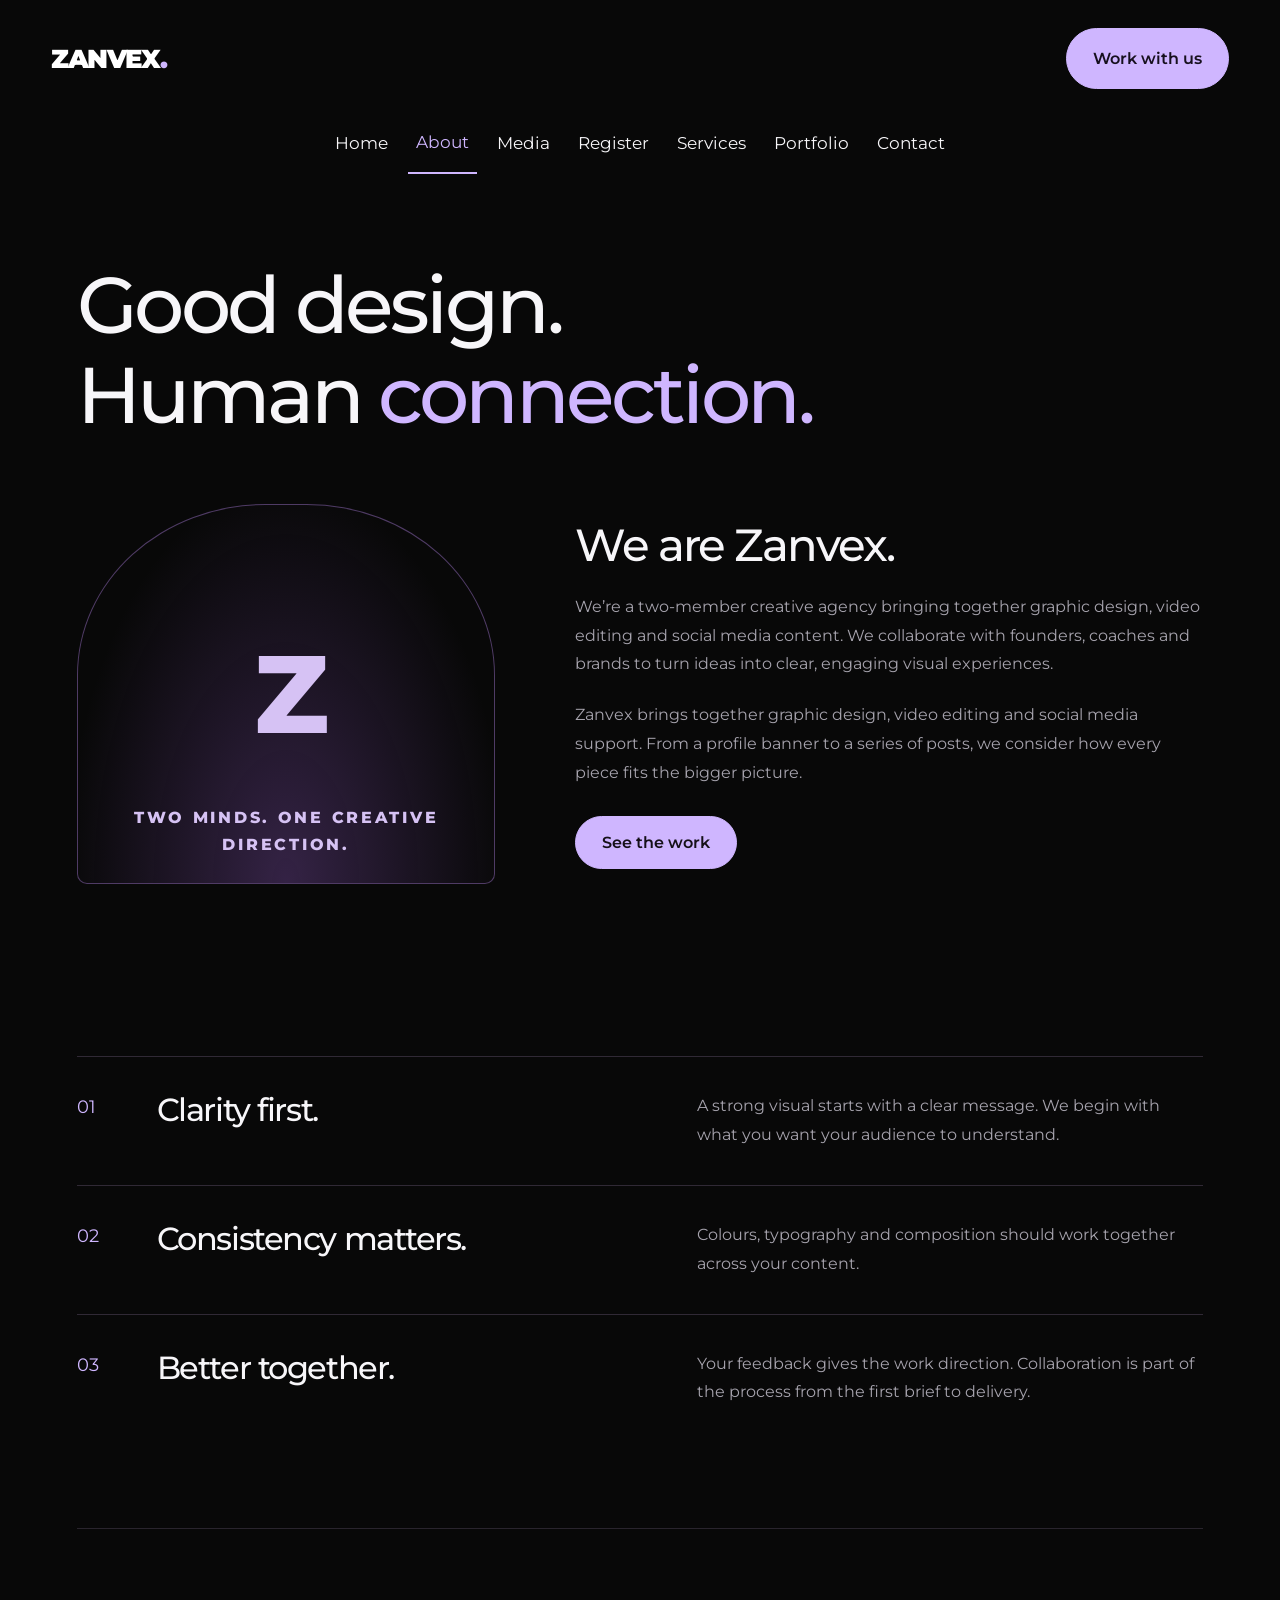
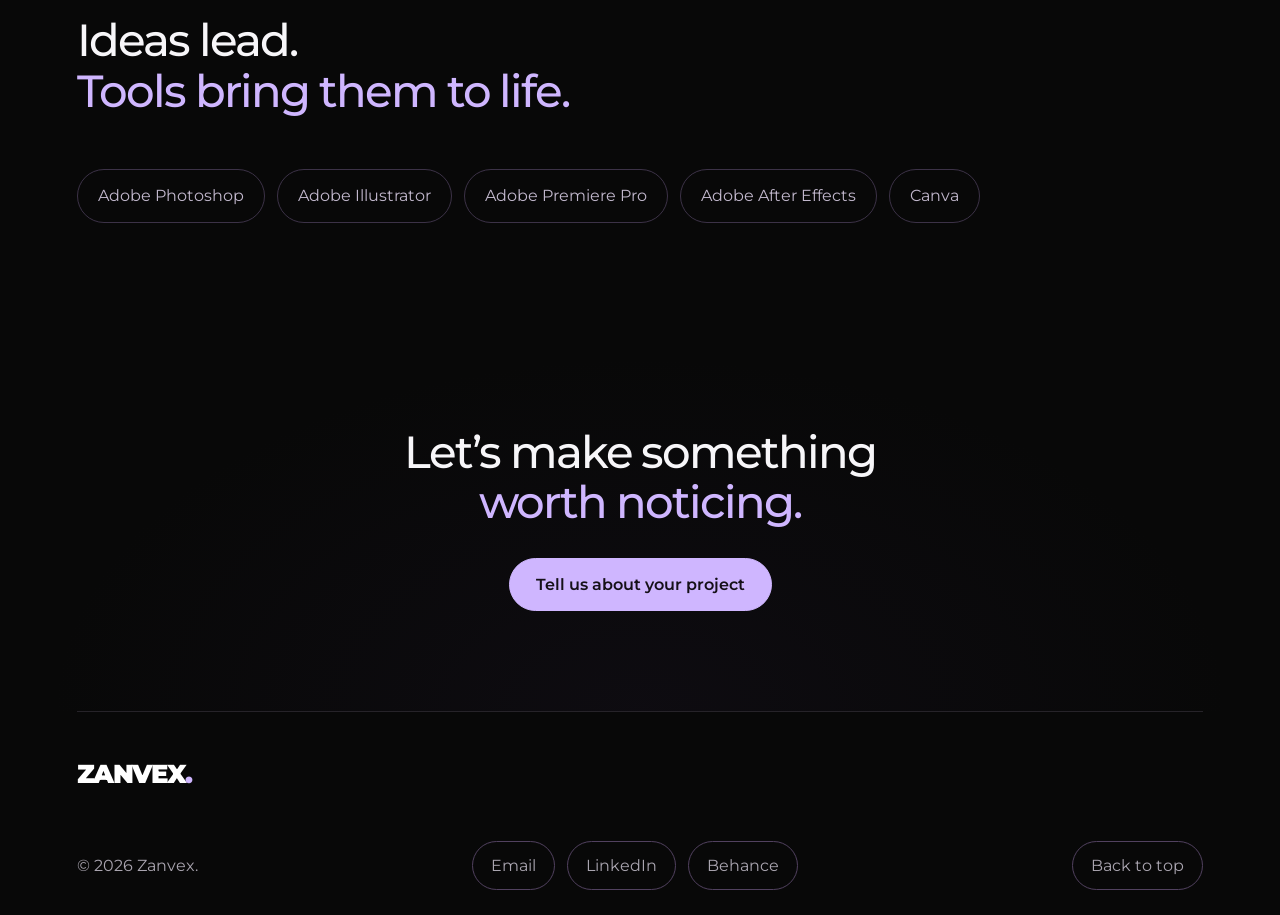
==== about.html @ f35feeb8 "My first commit push For Web tech project" ====
<!DOCTYPE html>
<html lang="en">
    <head>
        <meta charset="UTF-8">
        <meta name="viewport" content="width=device-width, initial-scale=1.0">
        <meta name="description" content="Zanvex creative agency: graphic design, video editing and social media content.">
        <title>About | Zanvex</title>
        <link rel="preconnect" href="https://fonts.googleapis.com">
        <link rel="preconnect" href="https://fonts.gstatic.com" crossorigin>
        <link href="https://fonts.googleapis.com/css2?family=Montserrat:wght@400;500;600;700;800;900&amp;display=swap" rel="stylesheet">
        <link rel="stylesheet" href="shared.css">
        <link rel="stylesheet" href="about.css">
    </head>
    <body id="top">
        <a class="skip" href="#main">Skip to content</a>
        <header class="site-header">
            <a class="logo" href="index.html" aria-label="Zanvex home">ZANVEX<span>.</span>
            </a>
            <nav aria-label="Main navigation">
                <a href="index.html">Home</a>
                <a href="about.html" aria-current="page">About</a>
                <a href="media.html">Media</a>
                <a href="register.html">Register</a>
                <a href="services.html">Services</a>
                <a href="portfolio.html">Portfolio</a>
                <a href="contact.html">Contact</a>
            </nav>
            <a class="header-cta" href="contact.html">Work with us</a>
        </header>
        <main id="main">
            <section class="about-intro section">
                <h1>Good design.<br>Human <em>connection.</em>
                </h1>
                <div class="about-layout">
                    <div class="monogram" aria-hidden="true">Z<span>TWO MINDS. ONE CREATIVE DIRECTION.</span>
                    </div>
                    <div>
                        <h2>We are Zanvex.</h2>
                        <p>We’re a two-member creative agency bringing together graphic design, video editing and social media content. We collaborate with founders, coaches and brands to turn ideas into clear, engaging visual experiences.</p>
                        <p>Zanvex brings together graphic design, video editing and social media support. From a profile banner to a series of posts, we consider how every piece fits the bigger picture.</p>
                        <a class="button" href="portfolio.html">See the work </a>
                    </div>
                </div>
            </section>
            <section class="section principles">
                <article>
                    <span>01</span>
                    <h2>Clarity first.</h2>
                    <p>A strong visual starts with a clear message. We begin with what you want your audience to understand.</p>
                </article>
                <article>
                    <span>02</span>
                    <h2>Consistency matters.</h2>
                    <p>Colours, typography and composition should work together across your content.</p>
                </article>
                <article>
                    <span>03</span>
                    <h2>Better together.</h2>
                    <p>Your feedback gives the work direction. Collaboration is part of the process from the first brief to delivery.</p>
                </article>
            </section>
            <section class="section toolkit">
                <h2>Ideas lead.<br>
                    <em>Tools bring them to life.</em>
                </h2>
                <ul>
                    <li>Adobe Photoshop</li>
                    <li>Adobe Illustrator</li>
                    <li>Adobe Premiere Pro</li>
                    <li>Adobe After Effects</li>
                    <li>Canva</li>
                </ul>
            </section>
            <section class="end-cta">
                <h2>Let’s make something<br>
                    <em>worth noticing.</em>
                </h2>
                <a class="button" href="contact.html">Tell us about your project </a>
            </section>
        </main>
        <footer>
            <div class="footer-top">
                <a class="logo" href="index.html">ZANVEX<span>.</span>
                </a>
            </div>
            <div class="footer-bottom">
                <small>© 2026 Zanvex.</small>
                <div>
                    <a href="mailto:teamzanvex@gmail.com">Email </a>
                    <a href="https://www.linkedin.com/in/aniqwaqar/">LinkedIn </a>
                    <a href="https://www.behance.net/aniqwaqar">Behance </a>
                </div>
                <a href="#top">Back to top </a>
            </div>
        </footer>
    </body>
</html>
---- shared.css ----
/* Foundation: spacing, typography and accessible shared elements. */
* { box-sizing: border-box; }
html { scroll-behavior: smooth; }
body { margin: 0; background: #080808; color: #f7f6f9; font-family: 'Montserrat', Arial, sans-serif; font-size: 16px; line-height: 1.7; }
a { color: inherit; text-decoration: none; }
a:hover { color: #cfb6ff; }
a:focus-visible, button:focus-visible, summary:focus-visible { outline: 2px solid #cfb6ff; outline-offset: 6px; }
img { display: block; max-width: 100%; }
h1, h2, h3, p, figure { margin: 0; }
h1, h2, h3 { line-height: 1.13; letter-spacing: -.045em; }
h1 { font-size: clamp(42px, 6.2vw, 86px); font-weight: 500; }
h2 { font-size: clamp(29px, 3.5vw, 48px); font-weight: 500; }
h3 { font-size: 22px; font-weight: 600; }
em { color: #cfb6ff; font-style: normal; }
p { color: #a6a3ad; }
.section { width: min(1180px, 88%); margin: auto; padding: 86px 0; }
.eyebrow { color: #b5a4ce; font-size: 16px; letter-spacing: .2em; font-weight: 600; margin-bottom: 25px; }
.site-header { width: min(1320px, 92%); margin: 20px auto 0; display: flex; align-items: center; justify-content: space-between; gap: 20px; position: relative; z-index: 5; }
.logo { font-family: 'Gilroy Heavy', 'Montserrat', sans-serif; font-size: 26px; font-weight: 900; letter-spacing: -.06em; color: white; }
.logo span { color: #cfb6ff; }
nav { display: flex; gap: 26px; align-items: center; font-size: 16px; }
nav a { padding: 10px 0; }
nav a[aria-current='page'] { color: #cfb6ff; }
.header-cta { font-size: 16px; padding: 10px 18px; border: 1px solid #343137; border-radius: 7px; }
.header-cta span { padding-left: 15px; }
.button { display: inline-flex; align-items: center; justify-content: center; padding: 15px 23px; border: 1px solid #cfb6ff; background: #cfb6ff; color: #151018; border-radius: 6px; font: 600 16px 'Montserrat', sans-serif; cursor: pointer; transition: transform .25s, background .25s, box-shadow .25s; }
.button:hover { color: #151018; background: #e5d6ff; transform: translateY(-3px); box-shadow: 0 8px 28px #aa7be626; }
.text-link { display: inline-block; font-size: 16px; padding: 9px 0; border-bottom: 1px solid #49404f; }
.skip { position: absolute; left: 20px; top: -100px; z-index: 20; background: #cfb6ff; color: black; padding: 12px; }
.skip:focus { top: 10px; }
footer { width: min(1180px,88%); margin: auto; border-top: 1px solid #262329; padding: 40px 0 25px; }
.footer-top, .footer-bottom { display: flex; justify-content: space-between; align-items: center; gap: 20px; }
.footer-top p { font-size: 16px; }
.footer-bottom { margin-top: 45px; font-size: 16px; color: #aaa5b0; }
.footer-bottom div { display: flex; gap: 24px; }
.end-cta { text-align: center; padding: 100px 20px; background: radial-gradient(ellipse at bottom, #251a3433, transparent 65%); }
.end-cta .button { margin-top: 30px; }
@media (max-width: 850px) { .site-header { flex-wrap: wrap; } nav { order: 3; width: 100%; justify-content: center; gap: 24px; } .section { padding: 58px 0; } }
@media (max-width: 520px) { nav { gap: 17px; font-size: 16px; } .logo { font-size: 23px; } .footer-top, .footer-bottom { flex-direction: column; align-items: flex-start; } .footer-bottom { margin-top: 25px; } .end-cta { padding: 65px 6%; } }
@media (prefers-reduced-motion: reduce) { html { scroll-behavior: auto; } *, *::before, *::after { animation: none !important; transition: none !important; } }


/* Revision: readable agency typography and fully rounded controls. */
body { font-size: 18px; }
p, blockquote, .service-card p:not(.eyebrow), .about-layout p,
.service-preview p, .process p, .principles p, aside p,
.contact-details > p:not(.eyebrow), details p, .hero-copy { font-size: 18px; line-height: 1.8; }
.site-header { padding-top: 8px; gap: 24px; }
nav { font-size: 17px; gap: 25px; }
nav a { padding: 15px 8px; }
.header-cta, .button { border-radius: 999px; padding: 16px 26px; font-size: 16px; font-weight: 600; }
.header-cta { background: #cfb6ff; color: #17101e; border-color: #cfb6ff; transition: transform .25s, box-shadow .25s, background .25s; white-space: nowrap; }
.header-cta:hover { color: #17101e; background: #e5d6ff; transform: translateY(-3px); box-shadow: 0 8px 30px #ba8cf63b; }
.button:hover { box-shadow: 0 9px 32px #b983ff44; }
.hero h1 { font-weight: 800; }
.hero-copy { max-width: 760px; }
.hero-foot { font-size: 13px; }
.footer-bottom, .footer-bottom small { font-size: 16px; }
.footer-bottom { flex-wrap: wrap; }
.footer-bottom div { flex-wrap: wrap; gap: 12px; }
.footer-bottom a, .social-links a { display: inline-block; padding: 10px 18px; border: 1px solid #51415f; border-radius: 999px; font-size: 16px; transition: color .25s, background .25s, transform .25s; }
.footer-bottom a:hover, .social-links a:hover { color: #17101e; background: #cfb6ff; transform: translateY(-3px); }
.view { border-radius: 999px; }
/* Every section has a restrained entrance; supported browsers trigger it on scroll. */
main > section { animation: section-enter .8s ease-out both; }
@keyframes section-enter { from { opacity: .3; transform: translateY(24px); } to { opacity: 1; transform: none; } }
@supports (animation-timeline: view()) {
 main > section:not(.hero) { animation: section-enter linear both; animation-timeline: view(); animation-range: entry 0% entry 25%; }
}
/* Pointer hover feedback without JavaScript or cursor tracking. */
.project-image, .service-card, .quote, .monogram { transition: transform .35s, border-color .35s, box-shadow .35s; }
.project-image:hover, .service-card:hover { border-color: #cfb6ff; box-shadow: 0 12px 38px #a96ae527; }
.quote { border: 1px solid #342a3f; border-radius: 20px; padding: 28px; background: linear-gradient(140deg,#17111e,#0c0a0e); }
.quote:hover { transform: translateY(-7px); border-color: #bb94eb; box-shadow: 0 15px 40px #a96ae526; }
.testimonial-context { margin-top: 24px; }
.testimonial-link { margin-top: 15px; }
.monogram:hover { transform: rotate(-2deg) scale(1.02); box-shadow: 0 0 50px #a96ae52b; }
@media (max-width: 1050px) { .site-header { flex-wrap: wrap; } nav { order: 3; width: 100%; justify-content: center; } }
@media (max-width: 600px) {
 nav { flex-wrap: wrap; gap: 3px 12px; padding: 8px; font-size: 16px; }
 nav a { padding: 8px 4px; }
 .header-cta { padding: 12px 18px; font-size: 15px; }
 .hero h1 { font-size: clamp(38px,9vw,55px); }
 .footer-bottom div { gap: 10px; }
 .hero-foot { flex-direction: column; align-items: center; gap: 15px; }
 .hero-foot span { max-width: none; }
 .monogram span { font-size: 12px; }
}
@media (prefers-reduced-motion: reduce) {
 main > section, .aura, .aura::before, .aura::after { animation: none !important; opacity: 1; transform: none; }
}


/* Shared navigation accommodates all seven pages. */
nav { flex-wrap: wrap; gap: 12px; }
.site-header { flex-wrap: wrap; }
nav { order: 3; width: 100%; justify-content: center; }
---- about.css ----
/* About: asymmetrical biography and numbered principles. */
nav a[aria-current='page'] { border-bottom: 2px solid #cfb6ff; }
.about-intro h1 { max-width: 950px; }
.about-layout { display: grid; grid-template-columns: .8fr 1.2fr; gap: 80px; margin-top: 65px; align-items: center; }
.monogram { position: relative; min-height: 380px; display: grid; place-content: center; font-size: 110px; font-weight: 800; letter-spacing: -.1em; border: 1px solid #4f3b65; border-radius: 45% 45% 10px 10px; background: radial-gradient(ellipse at bottom,#67418b77,transparent 75%); color: #d6c2f4; }
.monogram span { position: absolute; bottom: 25px; width: 100%; text-align: center; font-size: 16px; letter-spacing: .17em; }
.about-layout p { margin-top: 22px; font-size: 16px; }
.about-layout .button { margin-top: 28px; }
.principles article { display: grid; grid-template-columns: 45px 1fr 1fr; gap: 35px; border-top: 1px solid #302935; padding: 35px 0; }
.principles article > span { color: #cfb6ff; }
.principles h2 { font-size: 32px; }
.principles p { font-size: 16px; }
.toolkit { border-top: 1px solid #29242d; }
.toolkit ul { display: flex; flex-wrap: wrap; gap: 12px; list-style: none; padding: 35px 0 0; }
.toolkit li { padding: 12px 20px; border: 1px solid #3c3247; border-radius: 30px; color: #c2b8cd; font-size: 16px; }
@media(max-width:850px) { .about-layout { gap: 35px; } .monogram { min-height: 320px; font-size: 85px; } .principles article { grid-template-columns: 30px 1fr; } .principles p { grid-column: 2; } }
@media(max-width:600px) { .about-layout { grid-template-columns: 1fr; } .monogram { min-height: 280px; } .principles h2 { font-size: 28px; } }
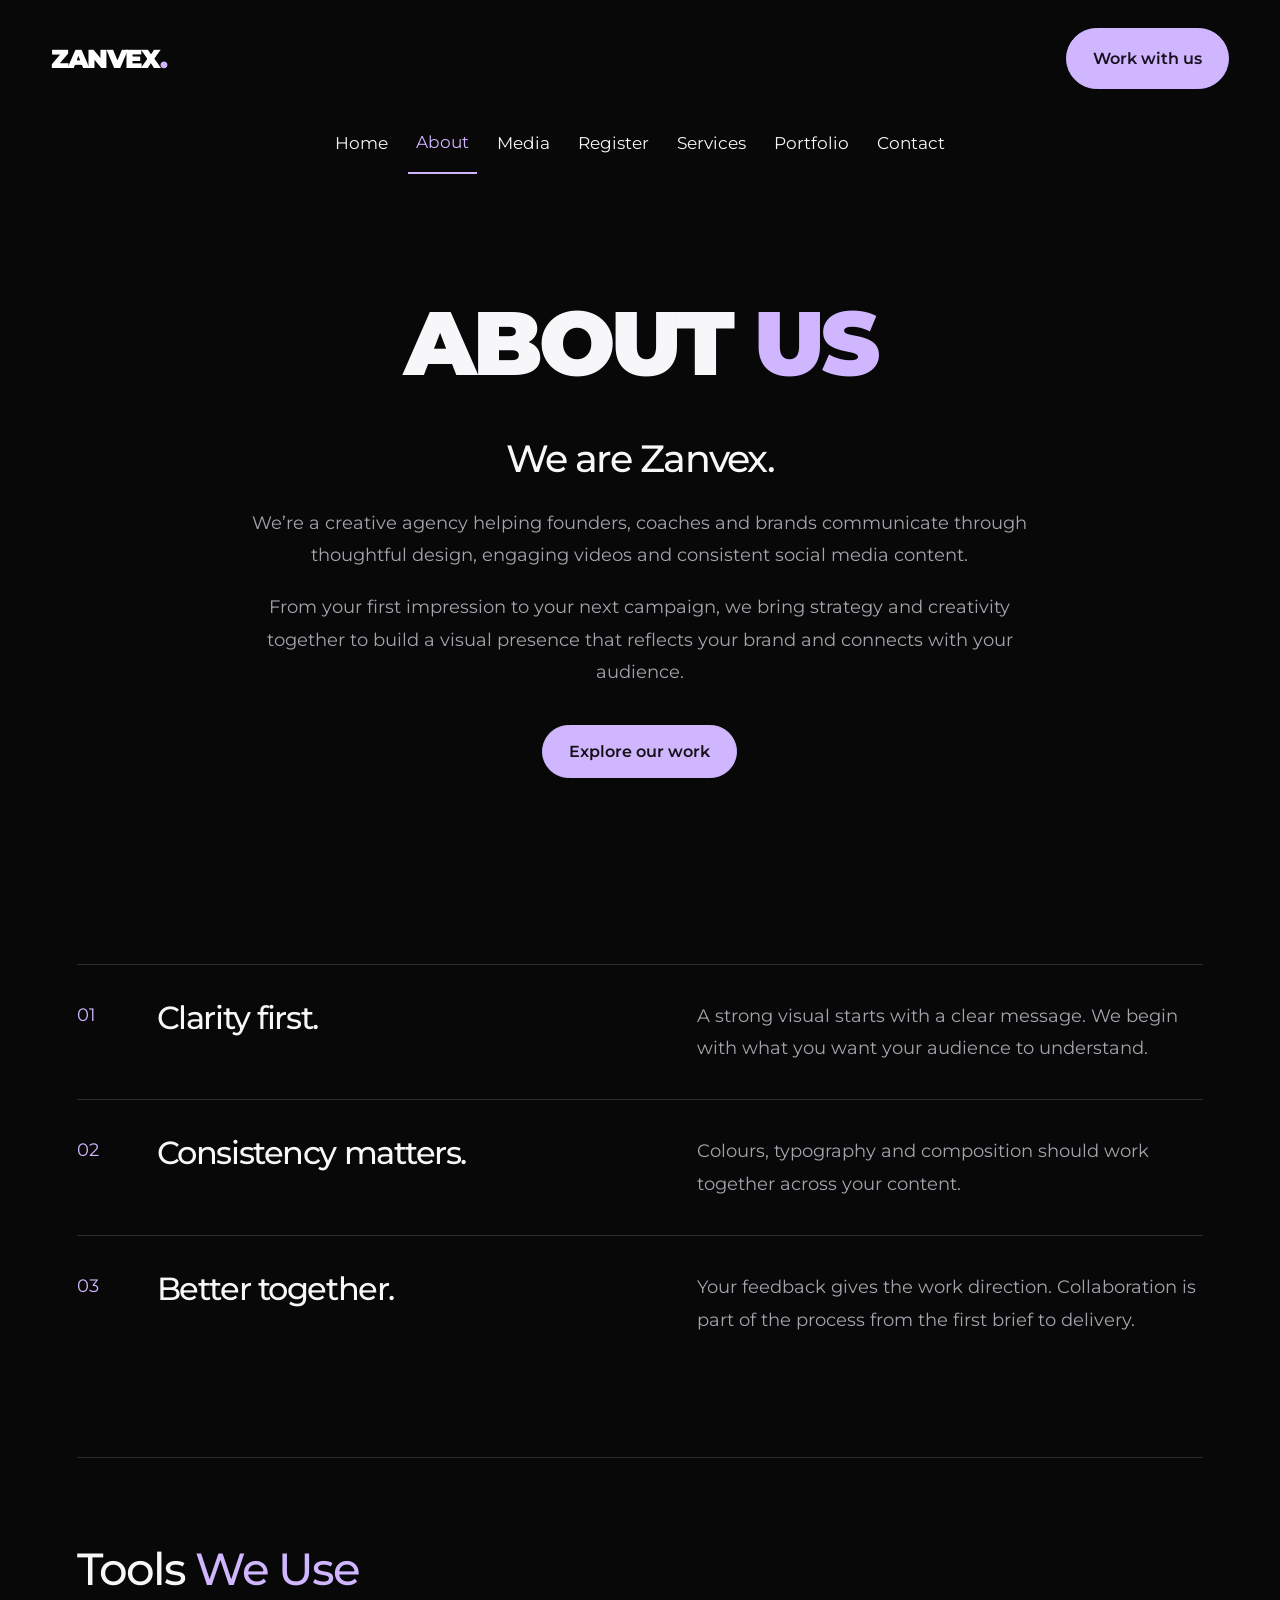
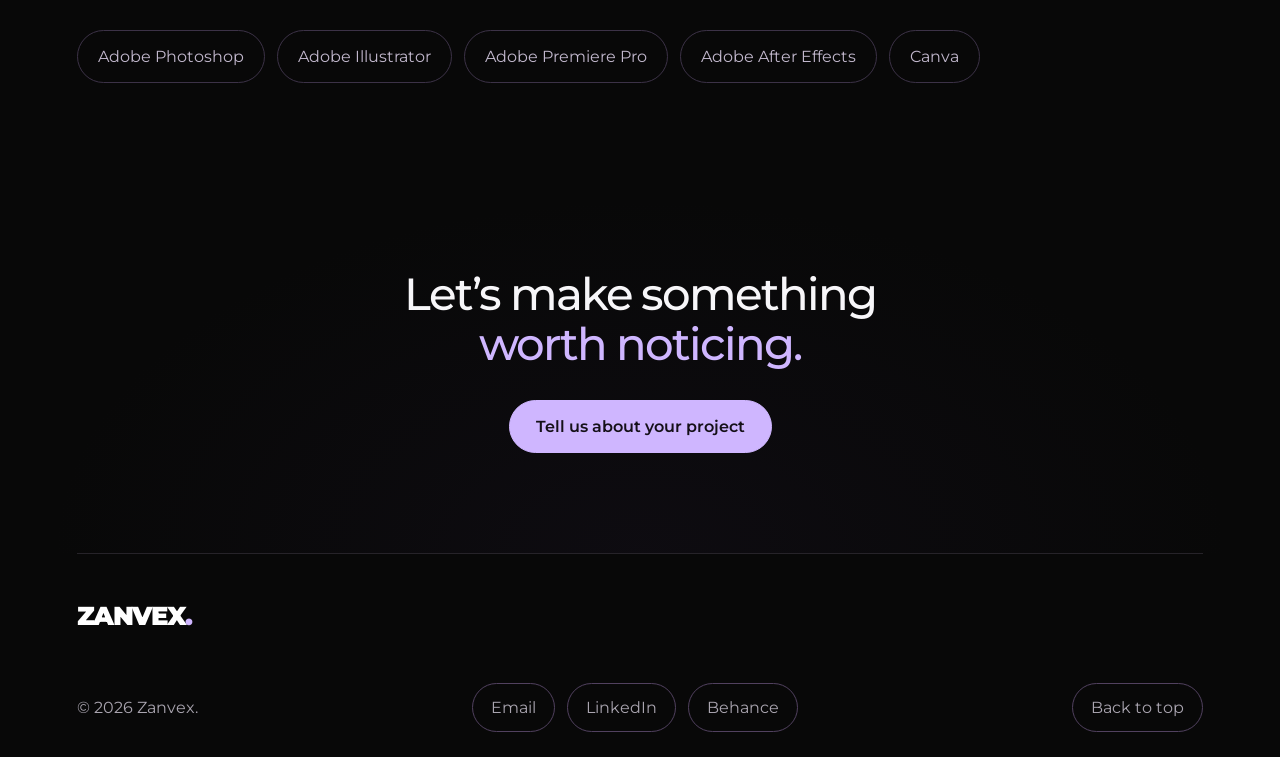
==== commit 4d1b6a57: "Redesign About hero" ====
--- a/about.html
+++ b/about.html
@@ -29,19 +29,26 @@
         </header>
         <main id="main">
             <section class="about-intro section">
-                <h1>Good design.<br>Human <em>connection.</em>
-                </h1>
-                <div class="about-layout">
-                    <div class="monogram" aria-hidden="true">Z<span>TWO MINDS. ONE CREATIVE DIRECTION.</span>
-                    </div>
-                    <div>
-                        <h2>We are Zanvex.</h2>
-                        <p>We’re a two-member creative agency bringing together graphic design, video editing and social media content. We collaborate with founders, coaches and brands to turn ideas into clear, engaging visual experiences.</p>
-                        <p>Zanvex brings together graphic design, video editing and social media support. From a profile banner to a series of posts, we consider how every piece fits the bigger picture.</p>
-                        <a class="button" href="portfolio.html">See the work </a>
-                    </div>
-                </div>
-            </section>
+    <h1>ABOUT <em>US</em></h1>
+
+    <div class="about-copy">
+        <h2>We are Zanvex.</h2>
+
+        <p>
+            We’re a creative agency helping founders, coaches and brands
+            communicate through thoughtful design, engaging videos and
+            consistent social media content.
+        </p>
+
+        <p>
+            From your first impression to your next campaign, we bring
+            strategy and creativity together to build a visual presence
+            that reflects your brand and connects with your audience.
+        </p>
+
+        <a class="button" href="portfolio.html">Explore our work</a>
+    </div>
+</section>
             <section class="section principles">
                 <article>
                     <span>01</span>
@@ -60,8 +67,8 @@
                 </article>
             </section>
             <section class="section toolkit">
-                <h2>Ideas lead.<br>
-                    <em>Tools bring them to life.</em>
+                <h2>Tools 
+                    <em>We Use</em>
                 </h2>
                 <ul>
                     <li>Adobe Photoshop</li>
--- a/about.css
+++ b/about.css
@@ -1,18 +1,132 @@
-/* About: asymmetrical biography and numbered principles. */
-nav a[aria-current='page'] { border-bottom: 2px solid #cfb6ff; }
-.about-intro h1 { max-width: 950px; }
-.about-layout { display: grid; grid-template-columns: .8fr 1.2fr; gap: 80px; margin-top: 65px; align-items: center; }
-.monogram { position: relative; min-height: 380px; display: grid; place-content: center; font-size: 110px; font-weight: 800; letter-spacing: -.1em; border: 1px solid #4f3b65; border-radius: 45% 45% 10px 10px; background: radial-gradient(ellipse at bottom,#67418b77,transparent 75%); color: #d6c2f4; }
-.monogram span { position: absolute; bottom: 25px; width: 100%; text-align: center; font-size: 16px; letter-spacing: .17em; }
-.about-layout p { margin-top: 22px; font-size: 16px; }
-.about-layout .button { margin-top: 28px; }
-.principles article { display: grid; grid-template-columns: 45px 1fr 1fr; gap: 35px; border-top: 1px solid #302935; padding: 35px 0; }
-.principles article > span { color: #cfb6ff; }
-.principles h2 { font-size: 32px; }
-.principles p { font-size: 16px; }
-.toolkit { border-top: 1px solid #29242d; }
-.toolkit ul { display: flex; flex-wrap: wrap; gap: 12px; list-style: none; padding: 35px 0 0; }
-.toolkit li { padding: 12px 20px; border: 1px solid #3c3247; border-radius: 30px; color: #c2b8cd; font-size: 16px; }
-@media(max-width:850px) { .about-layout { gap: 35px; } .monogram { min-height: 320px; font-size: 85px; } .principles article { grid-template-columns: 30px 1fr; } .principles p { grid-column: 2; } }
-@media(max-width:600px) { .about-layout { grid-template-columns: 1fr; } .monogram { min-height: 280px; } .principles h2 { font-size: 28px; } }
+/* About page navigation */
+nav a[aria-current="page"] {
+    border-bottom: 2px solid #cfb6ff;
+}
 
+/* Centred About hero */
+.about-intro {
+    text-align: center;
+    padding-top: 120px;
+    padding-bottom: 100px;
+}
+
+.about-intro h1 {
+    max-width: none;
+    margin: 0 auto;
+    font-size: clamp(56px, 7vw, 96px);
+    font-weight: 900;
+    line-height: 1.1;
+}
+
+.about-intro h1 em {
+    color: #cfb6ff;
+    font-style: normal;
+    font-weight: inherit;
+}
+
+.about-copy {
+    max-width: 780px;
+    margin: 42px auto 0;
+}
+
+.about-copy h2 {
+    margin: 0 0 24px;
+    font-size: clamp(28px, 3vw, 40px);
+    line-height: 1.25;
+}
+
+.about-copy p {
+    margin: 0 auto 20px;
+    font-size: 18px;
+    line-height: 1.8;
+}
+
+.about-copy .button {
+    display: inline-flex;
+    align-items: center;
+    justify-content: center;
+    margin-top: 16px;
+    border-radius: 999px;
+}
+
+/* Agency principles */
+.principles article {
+    display: grid;
+    grid-template-columns: 45px 1fr 1fr;
+    gap: 35px;
+    border-top: 1px solid #302935;
+    padding: 35px 0;
+}
+
+.principles article > span {
+    color: #cfb6ff;
+}
+
+.principles h2 {
+    font-size: 32px;
+}
+
+.principles p {
+    font-size: 18px;
+    line-height: 1.8;
+}
+
+/* Creative tools */
+.toolkit {
+    border-top: 1px solid #29242d;
+}
+
+.toolkit ul {
+    display: flex;
+    flex-wrap: wrap;
+    gap: 12px;
+    list-style: none;
+    margin: 0;
+    padding: 35px 0 0;
+}
+
+.toolkit li {
+    padding: 12px 20px;
+    border: 1px solid #3c3247;
+    border-radius: 999px;
+    color: #c2b8cd;
+    font-size: 16px;
+}
+
+/* Tablet */
+@media (max-width: 850px) {
+    .about-intro {
+        padding-top: 90px;
+        padding-bottom: 75px;
+    }
+
+    .principles article {
+        grid-template-columns: 30px 1fr;
+        gap: 20px;
+    }
+
+    .principles p {
+        grid-column: 2;
+    }
+}
+
+/* Mobile */
+@media (max-width: 600px) {
+    .about-intro {
+        padding-top: 65px;
+        padding-bottom: 60px;
+    }
+
+    .about-copy {
+        margin-top: 30px;
+    }
+
+    .about-copy p {
+        font-size: 17px;
+        line-height: 1.75;
+    }
+
+    .principles h2 {
+        font-size: 28px;
+    }
+}
